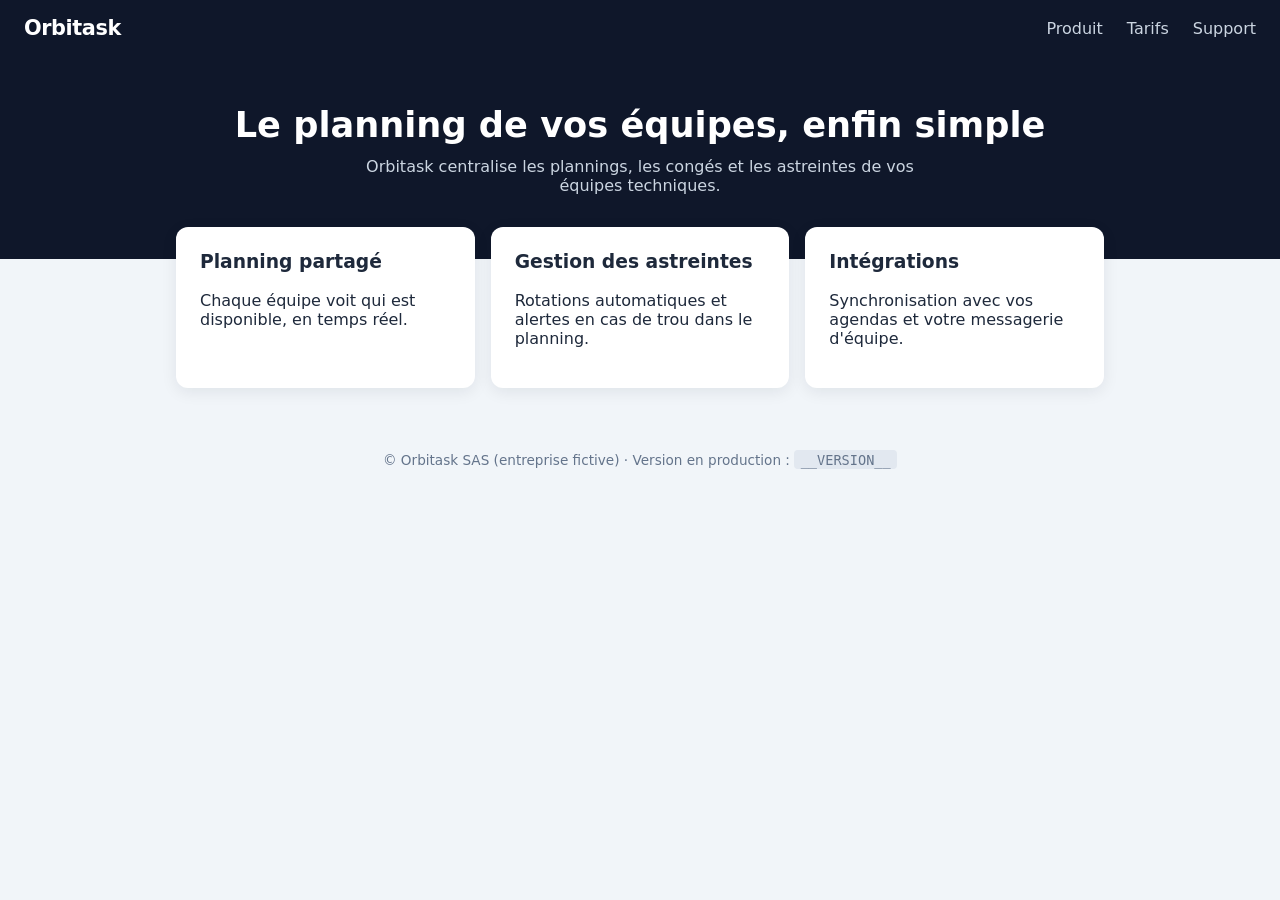
==== index.html @ 26e43b51 "correct files indentation" ====
<!doctype html>
<html lang="fr">

<head>
  <meta charset="utf-8">
  <meta name="viewport" content="width=device-width, initial-scale=1">
  <title>Produit · Orbitask</title>
  <link rel="stylesheet" href="style.css">
</head>

<body>
  <header>
    <span class="logo">Orbitask</span>
    <nav>
      <a href="index.html">Produit</a>
      <a href="tarifs.html">Tarifs</a>
      <a href="support.html">Support</a>
    </nav>
  </header>
  <section class="hero">
    <h1>Le planning de vos équipes, enfin simple</h1>
    <p>Orbitask centralise les plannings, les congés et les astreintes de vos équipes techniques.</p>
  </section>
  <main>
    <div class="grille">
      <div class="carte">
        <h3>Planning partagé</h3>
        <p>Chaque équipe voit qui est disponible, en temps réel.</p>
      </div>
      <div class="carte">
        <h3>Gestion des astreintes</h3>
        <p>Rotations automatiques et alertes en cas de trou dans le planning.</p>
      </div>
      <div class="carte">
        <h3>Intégrations</h3>
        <p>Synchronisation avec vos agendas et votre messagerie d'équipe.</p>
      </div>
    </div>
  </main>
  <footer>
    © Orbitask SAS (entreprise fictive) · Version en production : <span class="version">__VERSION__</span>
  </footer>
</body>

</html>
---- style.css ----
:root {
    --fond: #0f172a;
    --carte: #ffffff;
    --texte: #1e293b;
    --doux: #64748b;
    --accent: #4f46e5;
    --clair: #f1f5f9;
}

* {
    box-sizing: border-box;
}

body {
    margin: 0;
    font-family: system-ui, -apple-system, sans-serif;
    background: var(--clair);
    color: var(--texte);
}

header {
    background: var(--fond);
    color: #fff;
    padding: 1rem 1.5rem;
    display: flex;
    justify-content: space-between;
    align-items: center;
    flex-wrap: wrap;
    gap: 1rem;
}

.logo {
    font-weight: 800;
    font-size: 1.3rem;
    letter-spacing: -.02em;
}

nav {
    display: flex;
    gap: 1.5rem;
}

nav a {
    color: #cbd5e1;
    text-decoration: none;
    font-weight: 500;
}

nav a:hover {
    color: #fff;
}

.hero {
    background: var(--fond);
    color: #fff;
    text-align: center;
    padding: 3rem 1.5rem 4rem;
}

.hero h1 {
    font-size: 2.2rem;
    margin: 0 0 .75rem;
}

.hero p {
    color: #cbd5e1;
    max-width: 560px;
    margin: 0 auto;
}

main {
    max-width: 960px;
    margin: -2rem auto 2rem;
    padding: 0 1rem;
}

.grille {
    display: grid;
    grid-template-columns: repeat(auto-fit, minmax(240px, 1fr));
    gap: 1rem;
}

.carte {
    background: var(--carte);
    border-radius: 12px;
    padding: 1.5rem;
    box-shadow: 0 4px 16px rgba(15, 23, 42, .08);
}

.carte h2,
.carte h3 {
    margin-top: 0;
}

.prix {
    font-size: 1.8rem;
    font-weight: 800;
    color: var(--accent);
}

.bouton {
    display: inline-block;
    background: var(--accent);
    color: #fff;
    padding: .6rem 1.2rem;
    border-radius: 8px;
    text-decoration: none;
    font-weight: 600;
}

footer {
    text-align: center;
    padding: 2rem 1rem;
    font-size: .85rem;
    color: var(--doux);
}

.version {
    font-family: ui-monospace, monospace;
    background: #e2e8f0;
    padding: .1rem .4rem;
    border-radius: 4px;
}
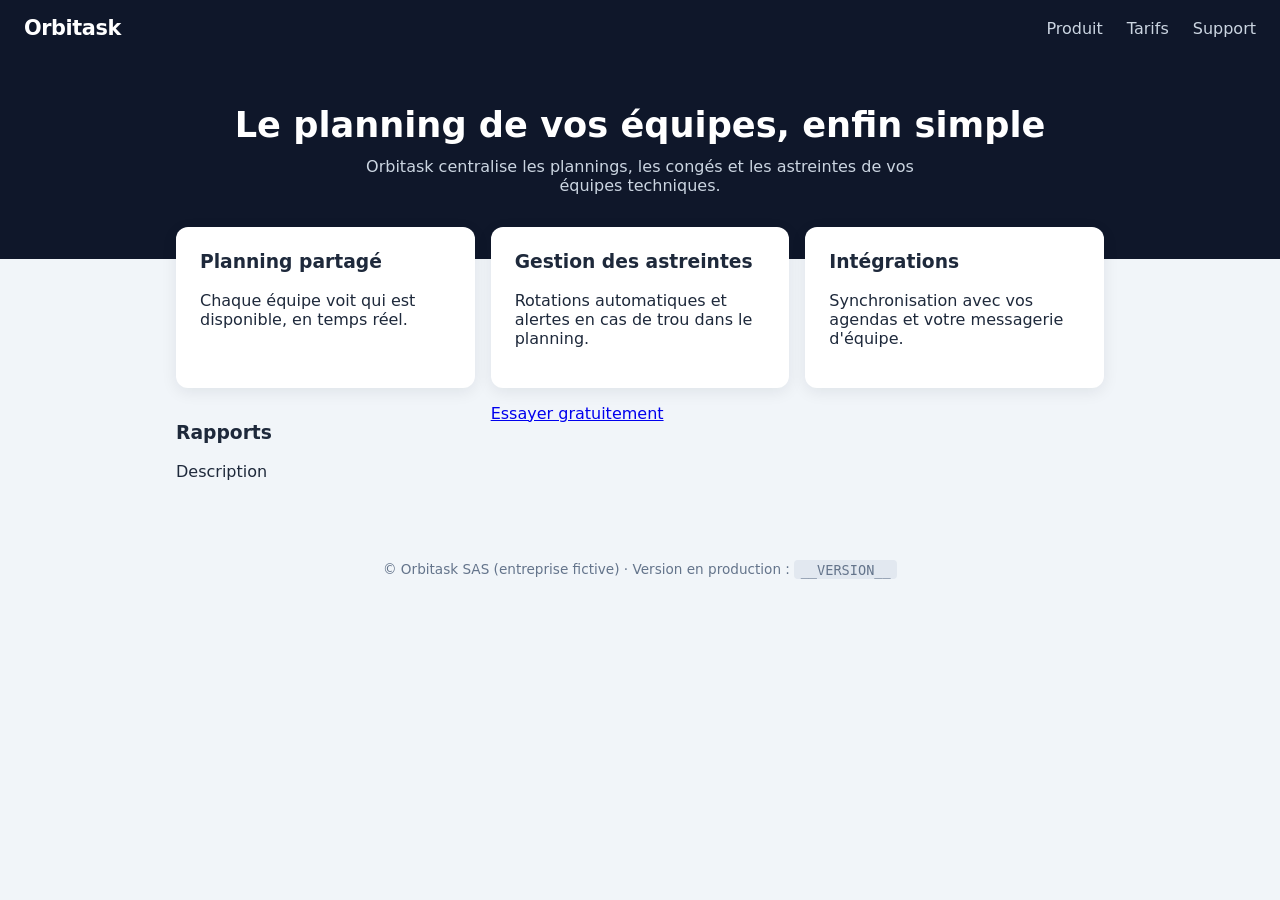
==== commit c7e099b4: "feat(produit): ajout de la 4e fonctionnalite rapports et du bouton tarifs" ====
--- a/index.html
+++ b/index.html
@@ -1,45 +1,35 @@
 <!doctype html>
 <html lang="fr">
-
-<head>
-  <meta charset="utf-8">
-  <meta name="viewport" content="width=device-width, initial-scale=1">
-  <title>Produit · Orbitask</title>
-  <link rel="stylesheet" href="style.css">
-</head>
-
-<body>
-  <header>
-    <span class="logo">Orbitask</span>
-    <nav>
-      <a href="index.html">Produit</a>
-      <a href="tarifs.html">Tarifs</a>
-      <a href="support.html">Support</a>
-    </nav>
-  </header>
-  <section class="hero">
-    <h1>Le planning de vos équipes, enfin simple</h1>
-    <p>Orbitask centralise les plannings, les congés et les astreintes de vos équipes techniques.</p>
-  </section>
-  <main>
-    <div class="grille">
-      <div class="carte">
-        <h3>Planning partagé</h3>
-        <p>Chaque équipe voit qui est disponible, en temps réel.</p>
+  <head>
+    <meta charset="utf-8">
+    <meta name="viewport" content="width=device-width, initial-scale=1">
+    <title>Produit · Orbitask</title>
+    <link rel="stylesheet" href="style.css">
+  </head>
+  <body>
+    <header>
+      <span class="logo">Orbitask</span>
+      <nav>
+        <a href="index.html">Produit</a>
+        <a href="tarifs.html">Tarifs</a>
+        <a href="support.html">Support</a>
+      </nav>
+    </header>
+    <section class="hero">
+      <h1>Le planning de vos équipes, enfin simple</h1>
+      <p>Orbitask centralise les plannings, les congés et les astreintes de vos équipes techniques.</p>
+    </section>
+    <main>
+      <div class="grille">
+        <div class="carte"><h3>Planning partagé</h3><p>Chaque équipe voit qui est disponible, en temps réel.</p></div>
+        <div class="carte"><h3>Gestion des astreintes</h3><p>Rotations automatiques et alertes en cas de trou dans le planning.</p></div>
+        <div class="carte"><h3>Intégrations</h3><p>Synchronisation avec vos agendas et votre messagerie d'équipe.</p></div>
+        <div><h3>Rapports</h3><p>Description</p></div>
+        <a href="tarifs.html" class="btn">Essayer gratuitement</a>
       </div>
-      <div class="carte">
-        <h3>Gestion des astreintes</h3>
-        <p>Rotations automatiques et alertes en cas de trou dans le planning.</p>
-      </div>
-      <div class="carte">
-        <h3>Intégrations</h3>
-        <p>Synchronisation avec vos agendas et votre messagerie d'équipe.</p>
-      </div>
-    </div>
-  </main>
-  <footer>
-    © Orbitask SAS (entreprise fictive) · Version en production : <span class="version">__VERSION__</span>
-  </footer>
-</body>
-
-</html>+    </main>
+    <footer>
+      © Orbitask SAS (entreprise fictive) · Version en production : <span class="version">__VERSION__</span>
+    </footer>
+  </body>
+</html>
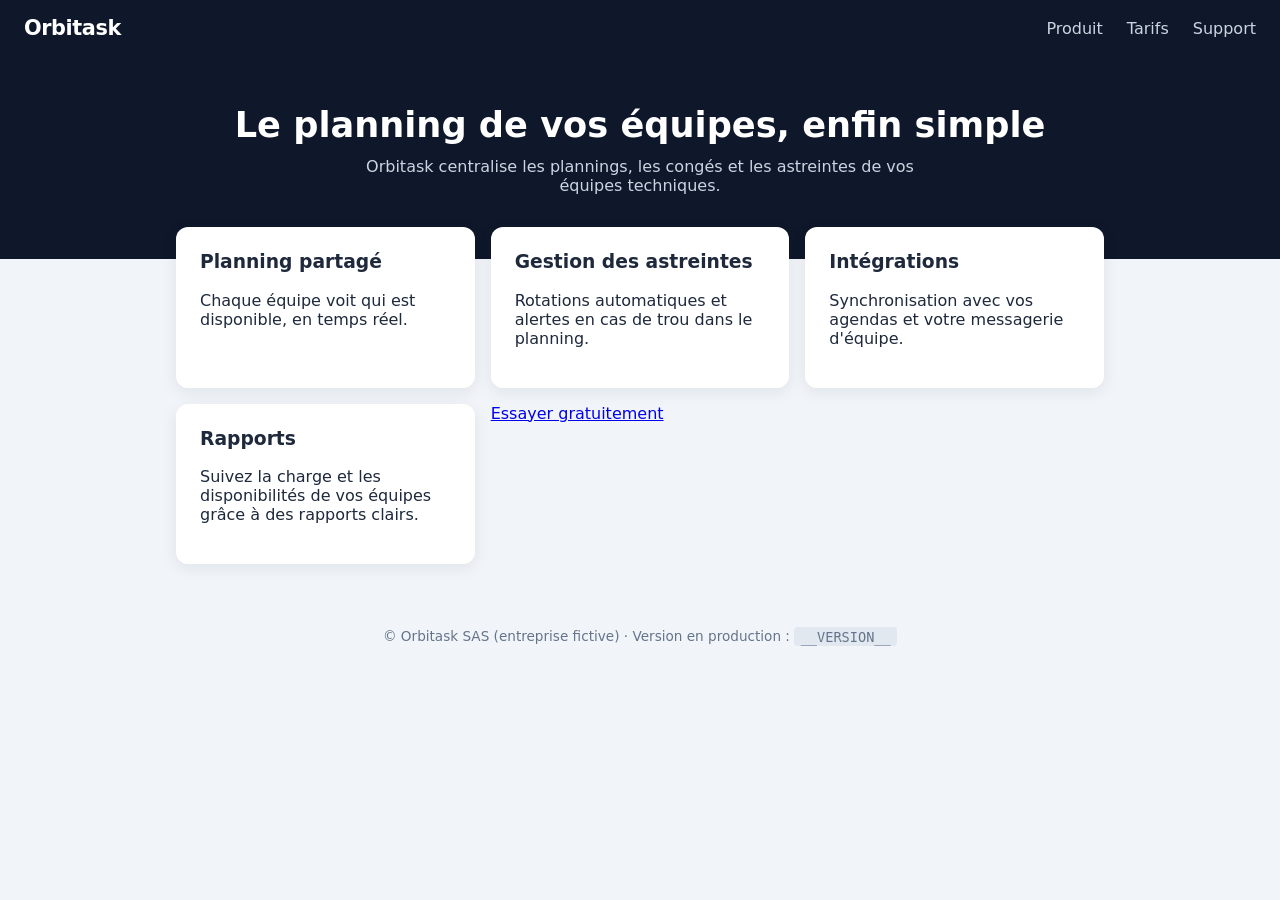
==== commit bd046770: "fixe(6): ajout classe carte et description des rapports" ====
--- a/index.html
+++ b/index.html
@@ -24,7 +24,7 @@
         <div class="carte"><h3>Planning partagé</h3><p>Chaque équipe voit qui est disponible, en temps réel.</p></div>
         <div class="carte"><h3>Gestion des astreintes</h3><p>Rotations automatiques et alertes en cas de trou dans le planning.</p></div>
         <div class="carte"><h3>Intégrations</h3><p>Synchronisation avec vos agendas et votre messagerie d'équipe.</p></div>
-        <div><h3>Rapports</h3><p>Description</p></div>
+        <div class="carte"><h3>Rapports</h3><p>Suivez la charge et les disponibilités de vos équipes grâce à des rapports clairs.</p></div>
         <a href="tarifs.html" class="btn">Essayer gratuitement</a>
       </div>
     </main>
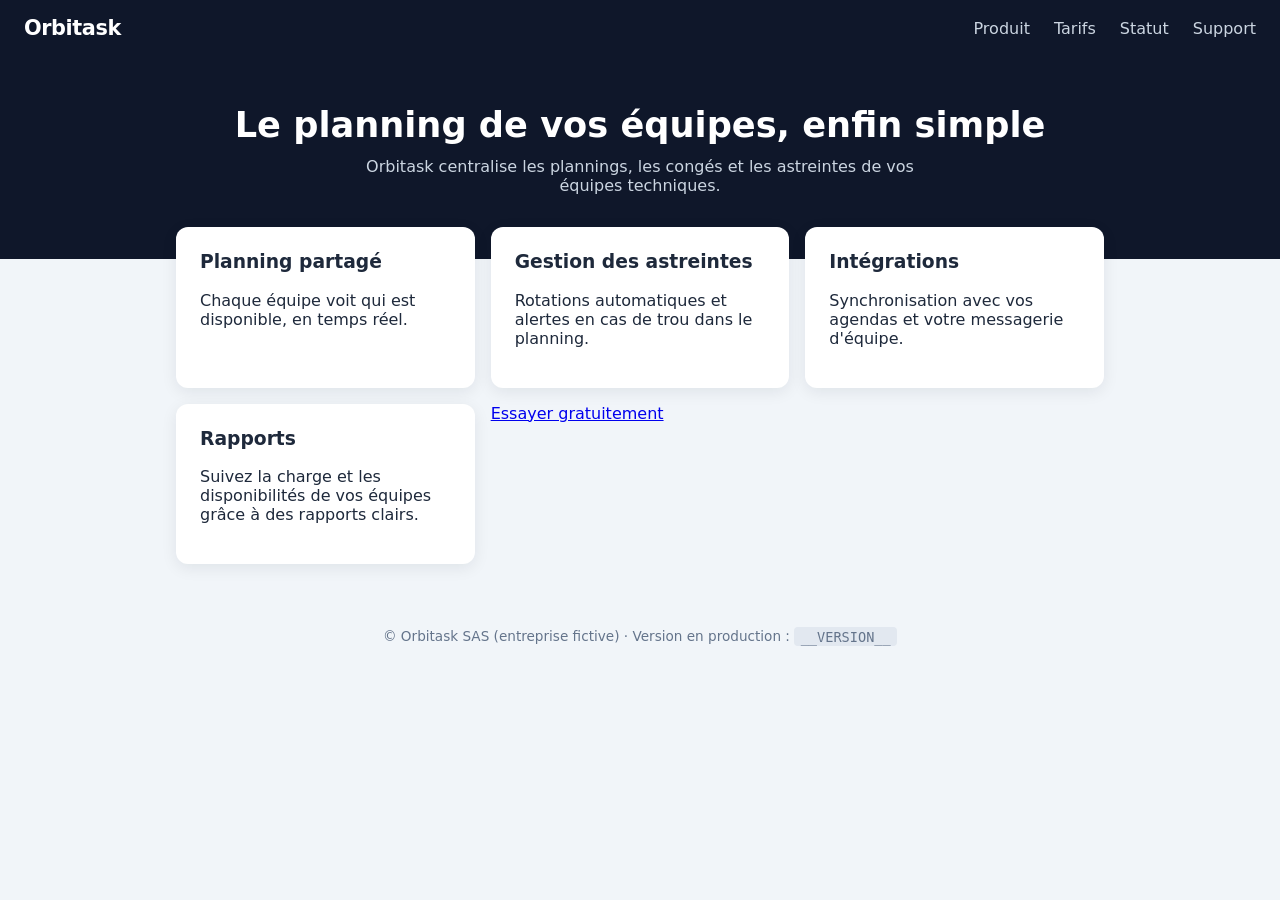
==== commit 6d00a25f: "fix #19: pages statut retrouver!" ====
--- a/index.html
+++ b/index.html
@@ -12,6 +12,7 @@
       <nav>
         <a href="index.html">Produit</a>
         <a href="tarifs.html">Tarifs</a>
+        <a href="statut.html">Statut</a>
         <a href="support.html">Support</a>
       </nav>
     </header>
